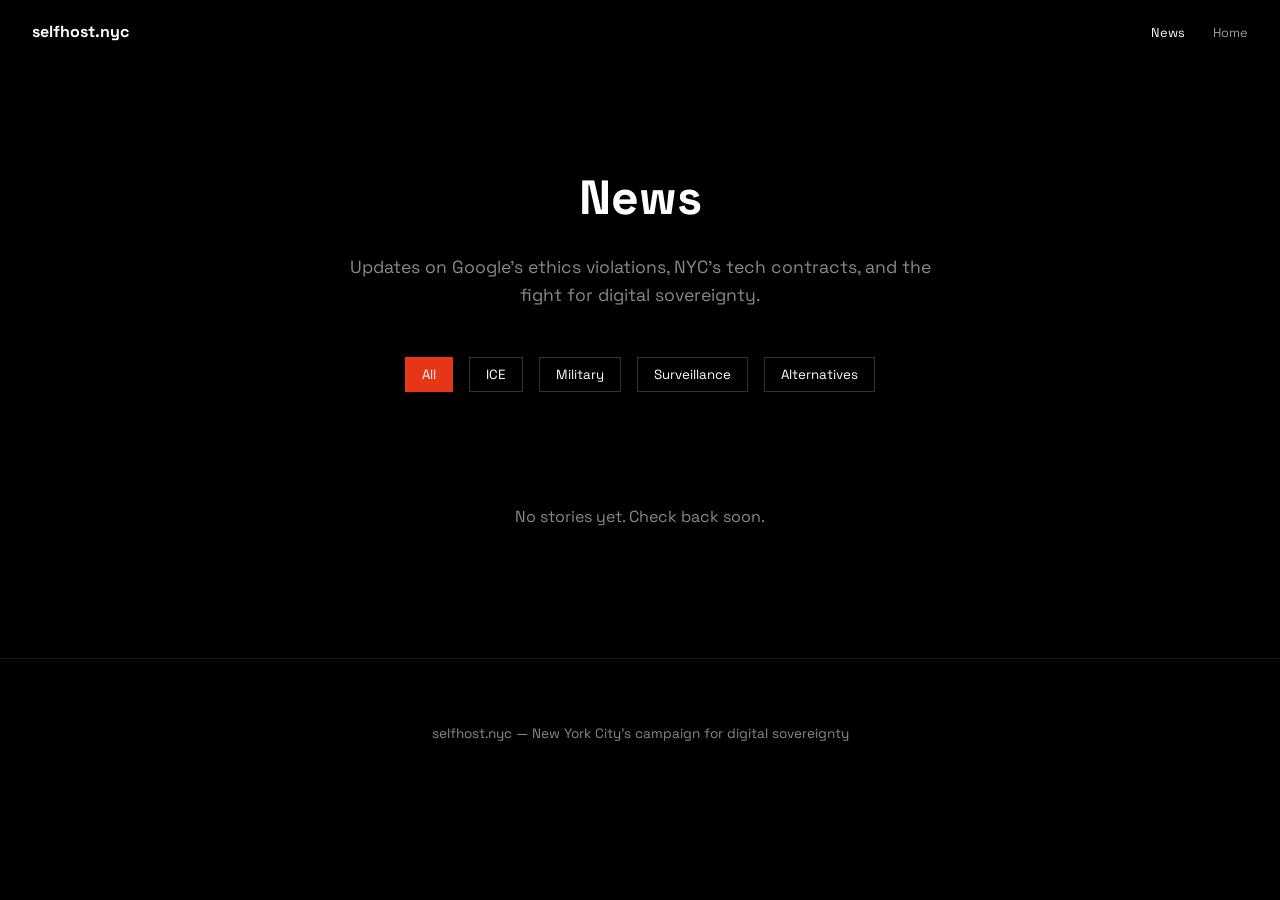
==== news/index.html @ 60c580d2 "feat: Add automated news feed - RSS aggregation from 12 sources (Intercept, EFF, ACLU, etc.) - Auto-" ====
<!DOCTYPE html>
<html lang="en">
<head>
    <meta charset="UTF-8">
    <meta name="viewport" content="width=device-width, initial-scale=1.0">
    <title>News — selfhost.nyc</title>
    <meta name="description" content="Latest news on Google's unethical practices, NYC's tech contracts, and the fight for digital sovereignty.">
    <meta property="og:title" content="News — selfhost.nyc">
    <meta property="og:description" content="Latest on Google's ethics violations and NYC's digital sovereignty campaign.">
    <link rel="preconnect" href="https://fonts.googleapis.com">
    <link rel="preconnect" href="https://fonts.gstatic.com" crossorigin>
    <link href="https://fonts.googleapis.com/css2?family=Space+Grotesk:wght@400;500;600;700&display=swap" rel="stylesheet">
    <style>
        *, *::before, *::after { margin: 0; padding: 0; box-sizing: border-box; }
        :root {
            --red: #e63617;
            --black: #000;
            --white: #fff;
            --gray: #888;
        }
        body {
            font-family: 'Space Grotesk', sans-serif;
            background: var(--black);
            color: var(--white);
            line-height: 1.6;
            -webkit-font-smoothing: antialiased;
        }
        nav {
            position: fixed;
            top: 0; left: 0; right: 0;
            display: flex;
            justify-content: space-between;
            align-items: center;
            padding: 1.2rem 2rem;
            background: rgba(0, 0, 0, 0.95);
            backdrop-filter: blur(8px);
            z-index: 100;
        }
        nav .logo {
            font-weight: 700;
            font-size: 1rem;
            color: var(--white);
            text-decoration: none;
        }
        nav .links a {
            color: rgba(255,255,255,0.6);
            text-decoration: none;
            font-size: 0.8rem;
            margin-left: 1.5rem;
            transition: color 0.2s;
        }
        nav .links a:hover { color: var(--white); }
        
        header {
            max-width: 900px;
            margin: 0 auto;
            padding: 10rem 2rem 3rem;
            text-align: center;
        }
        header h1 {
            font-size: 3rem;
            font-weight: 700;
            margin-bottom: 1rem;
        }
        header p {
            color: var(--gray);
            font-size: 1.1rem;
            max-width: 600px;
            margin: 0 auto;
        }
        
        .filters {
            display: flex;
            justify-content: center;
            gap: 1rem;
            padding: 0 2rem 3rem;
            flex-wrap: wrap;
        }
        .filter {
            background: transparent;
            border: 1px solid rgba(255,255,255,0.2);
            color: var(--white);
            padding: 0.5rem 1rem;
            font-family: inherit;
            cursor: pointer;
            transition: all 0.2s;
        }
        .filter:hover, .filter.active {
            background: var(--red);
            border-color: var(--red);
        }
        
        .posts {
            max-width: 800px;
            margin: 0 auto;
            padding: 0 2rem 4rem;
        }
        .post {
            border-bottom: 1px solid rgba(255,255,255,0.1);
            padding: 2rem 0;
        }
        .post:last-child { border-bottom: none; }
        .post-header {
            display: flex;
            gap: 1rem;
            align-items: center;
            margin-bottom: 0.75rem;
        }
        .post-tag {
            font-size: 0.65rem;
            font-weight: 600;
            text-transform: uppercase;
            letter-spacing: 0.1em;
            padding: 0.2rem 0.5rem;
            background: var(--red);
        }
        .post-tag.ice { background: #c41e3a; }
        .post-tag.military { background: #8b0000; }
        .post-tag.surveillance { background: #4a0080; }
        .post-tag.alternatives { background: #006400; }
        .post-date {
            color: var(--gray);
            font-size: 0.85rem;
        }
        .post h2 {
            font-size: 1.4rem;
            font-weight: 600;
            margin-bottom: 0.5rem;
        }
        .post h2 a {
            color: var(--white);
            text-decoration: none;
        }
        .post h2 a:hover { color: var(--red); }
        .post p {
            color: rgba(255,255,255,0.7);
            font-size: 0.95rem;
        }
        .post-source {
            color: var(--gray);
            font-size: 0.8rem;
            margin-top: 0.75rem;
        }
        
        .empty {
            text-align: center;
            color: var(--gray);
            padding: 4rem 2rem;
        }
        
        footer {
            text-align: center;
            padding: 4rem 2rem;
            color: var(--gray);
            font-size: 0.85rem;
            border-top: 1px solid rgba(255,255,255,0.1);
        }
    </style>
</head>
<body>
    <nav>
        <a href="/" class="logo">selfhost.nyc</a>
        <div class="links">
            <a href="/news/" style="color: var(--white);">News</a>
            <a href="/">Home</a>
        </div>
    </nav>
    
    <header>
        <h1>News</h1>
        <p>Updates on Google's ethics violations, NYC's tech contracts, and the fight for digital sovereignty.</p>
    </header>
    
    <div class="filters">
        <button class="filter active" data-filter="all">All</button>
        <button class="filter" data-filter="ice">ICE</button>
        <button class="filter" data-filter="military">Military</button>
        <button class="filter" data-filter="surveillance">Surveillance</button>
        <button class="filter" data-filter="alternatives">Alternatives</button>
    </div>
    
    <div class="posts" id="posts-container">
        <div class="empty">
            <p>No stories yet. Check back soon.</p>
        </div>
    </div>
    
    <footer>
        <p>selfhost.nyc — New York City's campaign for digital sovereignty</p>
    </footer>
    
    <script>
        // Simple filter functionality
        document.querySelectorAll('.filter').forEach(btn => {
            btn.addEventListener('click', () => {
                document.querySelectorAll('.filter').forEach(b => b.classList.remove('active'));
                btn.classList.add('active');
                // Filter logic would go here when posts exist
            });
        });
    </script>
</body>
</html>
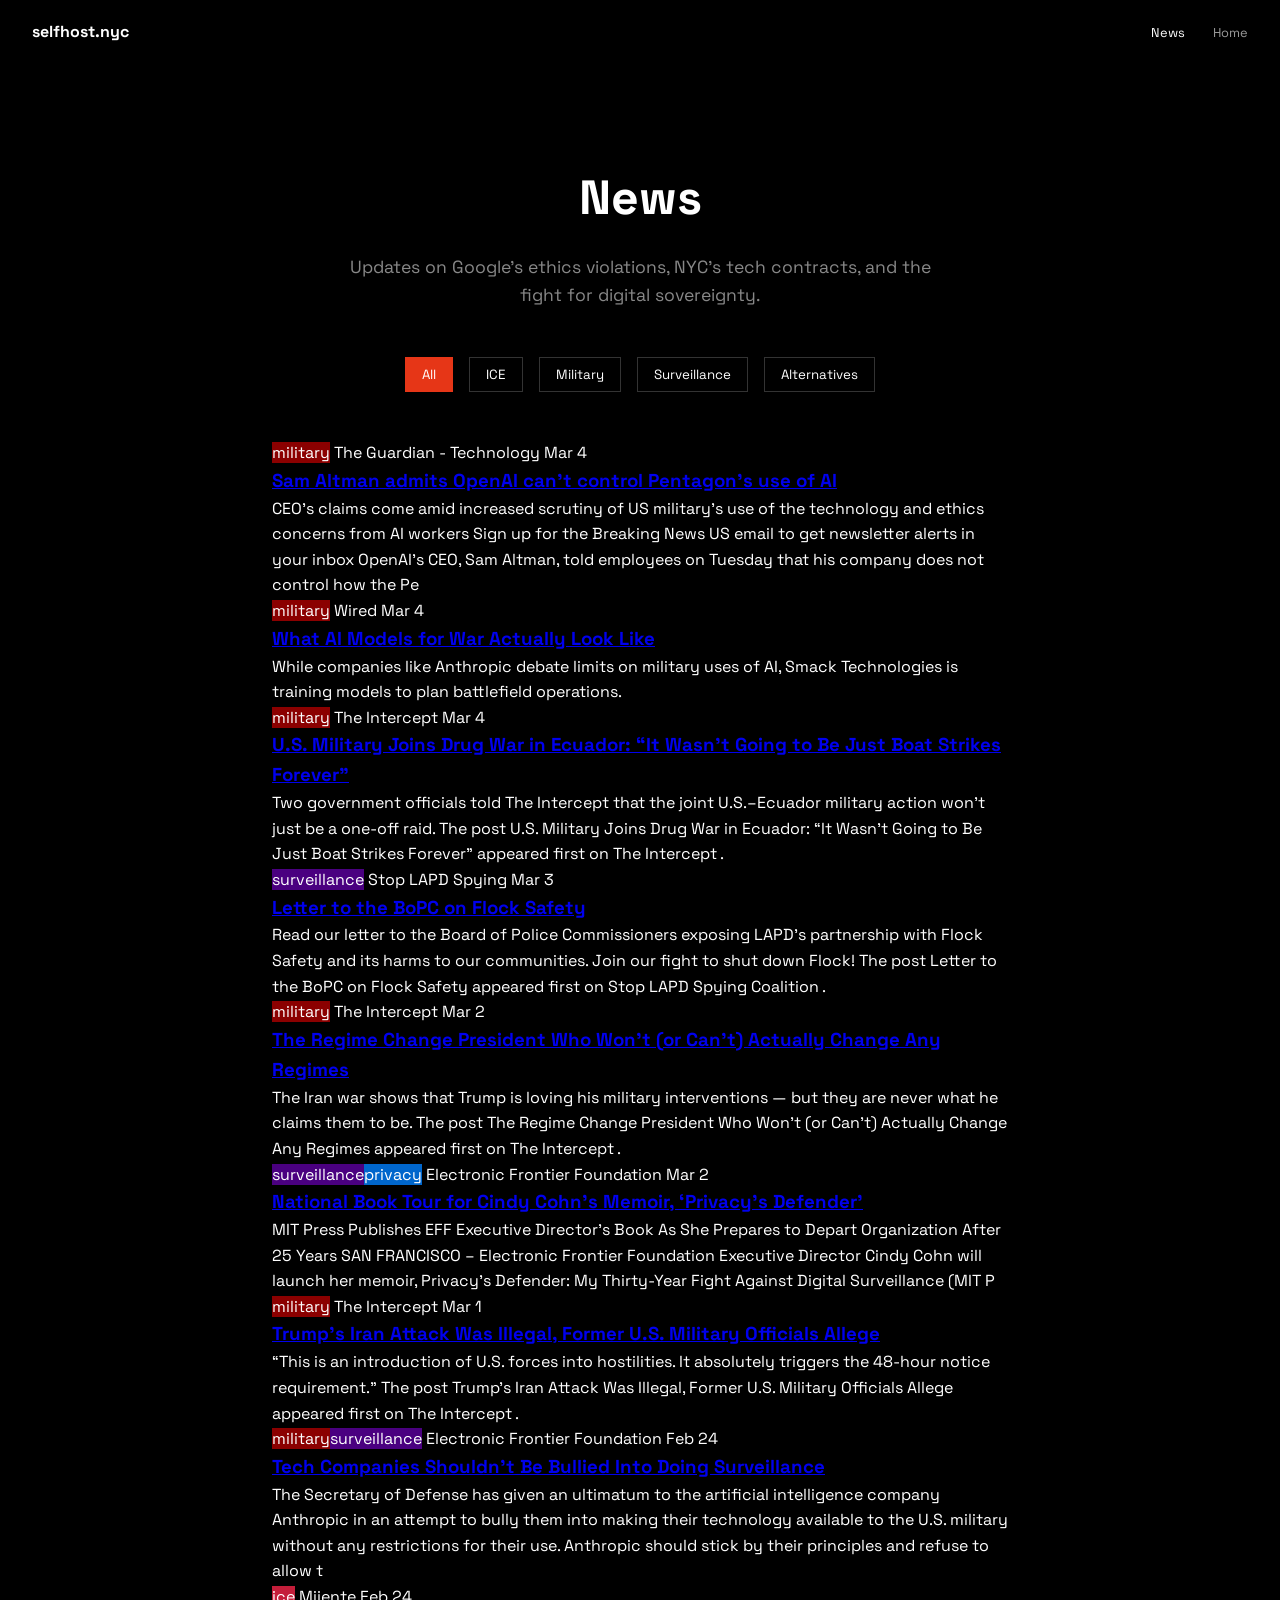
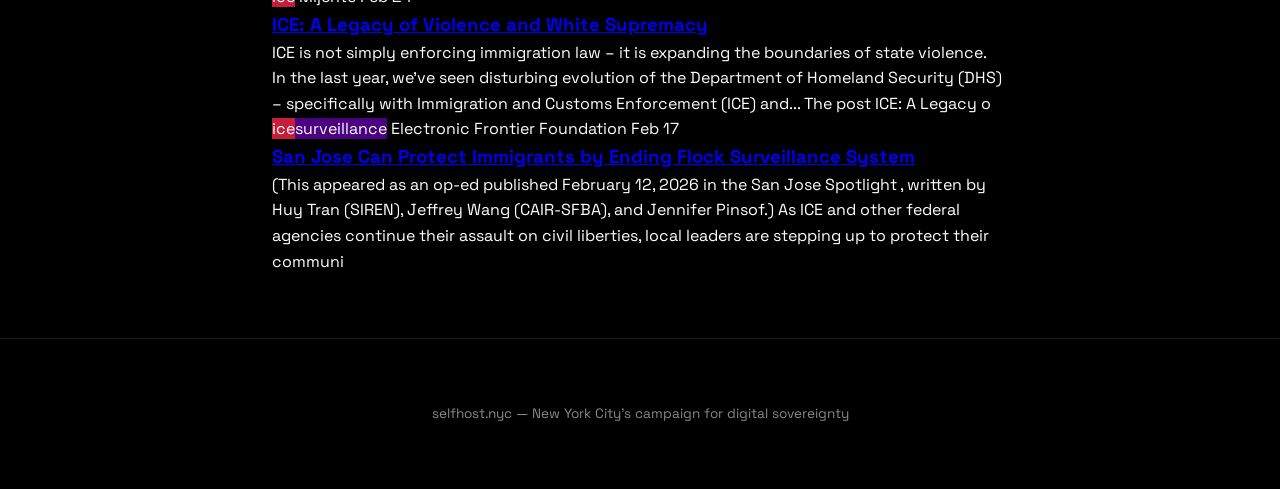
==== commit d468eaf4: "fix: Improve news filtering - Add word boundaries for short keywords (ICE, NYC) - Add excludeKeyword" ====
--- a/news/index.html
+++ b/news/index.html
@@ -179,24 +179,34 @@
         <button class="filter" data-filter="alternatives">Alternatives</button>
     </div>
     
-    <div class="posts" id="posts-container">
-        <div class="empty">
-            <p>No stories yet. Check back soon.</p>
-        </div>
+    <div class="posts" id="posts-container" data-news="{}">
+        <p class="news-loading">Loading news...</p>
     </div>
     
     <footer>
         <p>selfhost.nyc — New York City's campaign for digital sovereignty</p>
     </footer>
     
+    <script src="/js/news-loader.js"></script>
     <script>
-        // Simple filter functionality
+        // Filter functionality
         document.querySelectorAll('.filter').forEach(btn => {
             btn.addEventListener('click', () => {
                 document.querySelectorAll('.filter').forEach(b => b.classList.remove('active'));
                 btn.classList.add('active');
-                // Filter logic would go here when posts exist
+                const filter = btn.dataset.filter;
+                NewsLoader.load({
+                    container: document.getElementById('posts-container'),
+                    maxStories: 50,
+                    filter: filter === 'all' ? null : filter
+                });
             });
+        });
+        
+        // Load all news initially
+        NewsLoader.load({
+            container: document.getElementById('posts-container'),
+            maxStories: 50
         });
     </script>
 </body>
